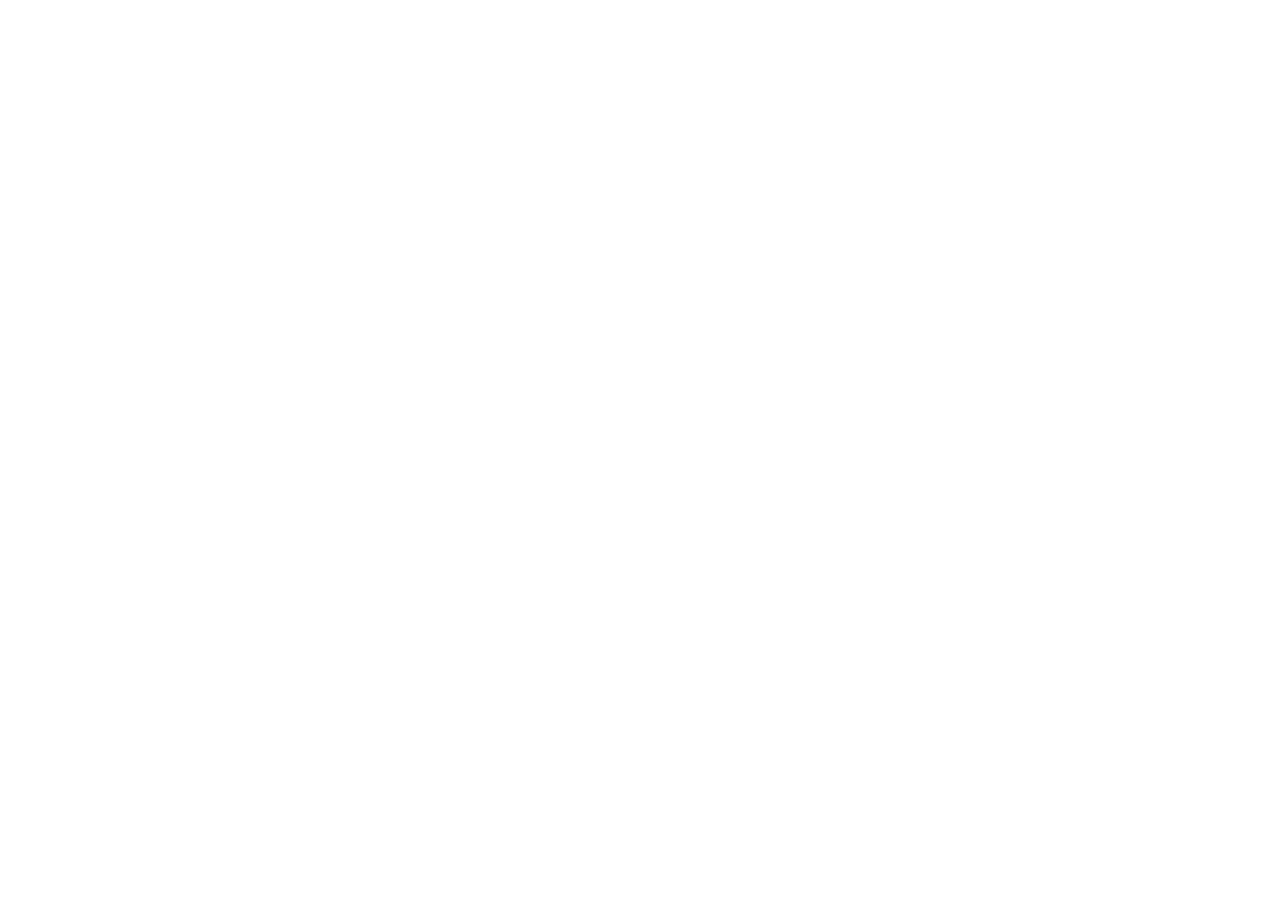
==== index.html @ 543da941 "dice images" ====
<!DOCTYPE html>
<html lang="en">
<head>
    <meta charset="UTF-8">
    <meta name="viewport" content="width=device-width, initial-scale=1.0">
    <title>Dice Game</title>
</head>
<body>
    
</body>
</html>
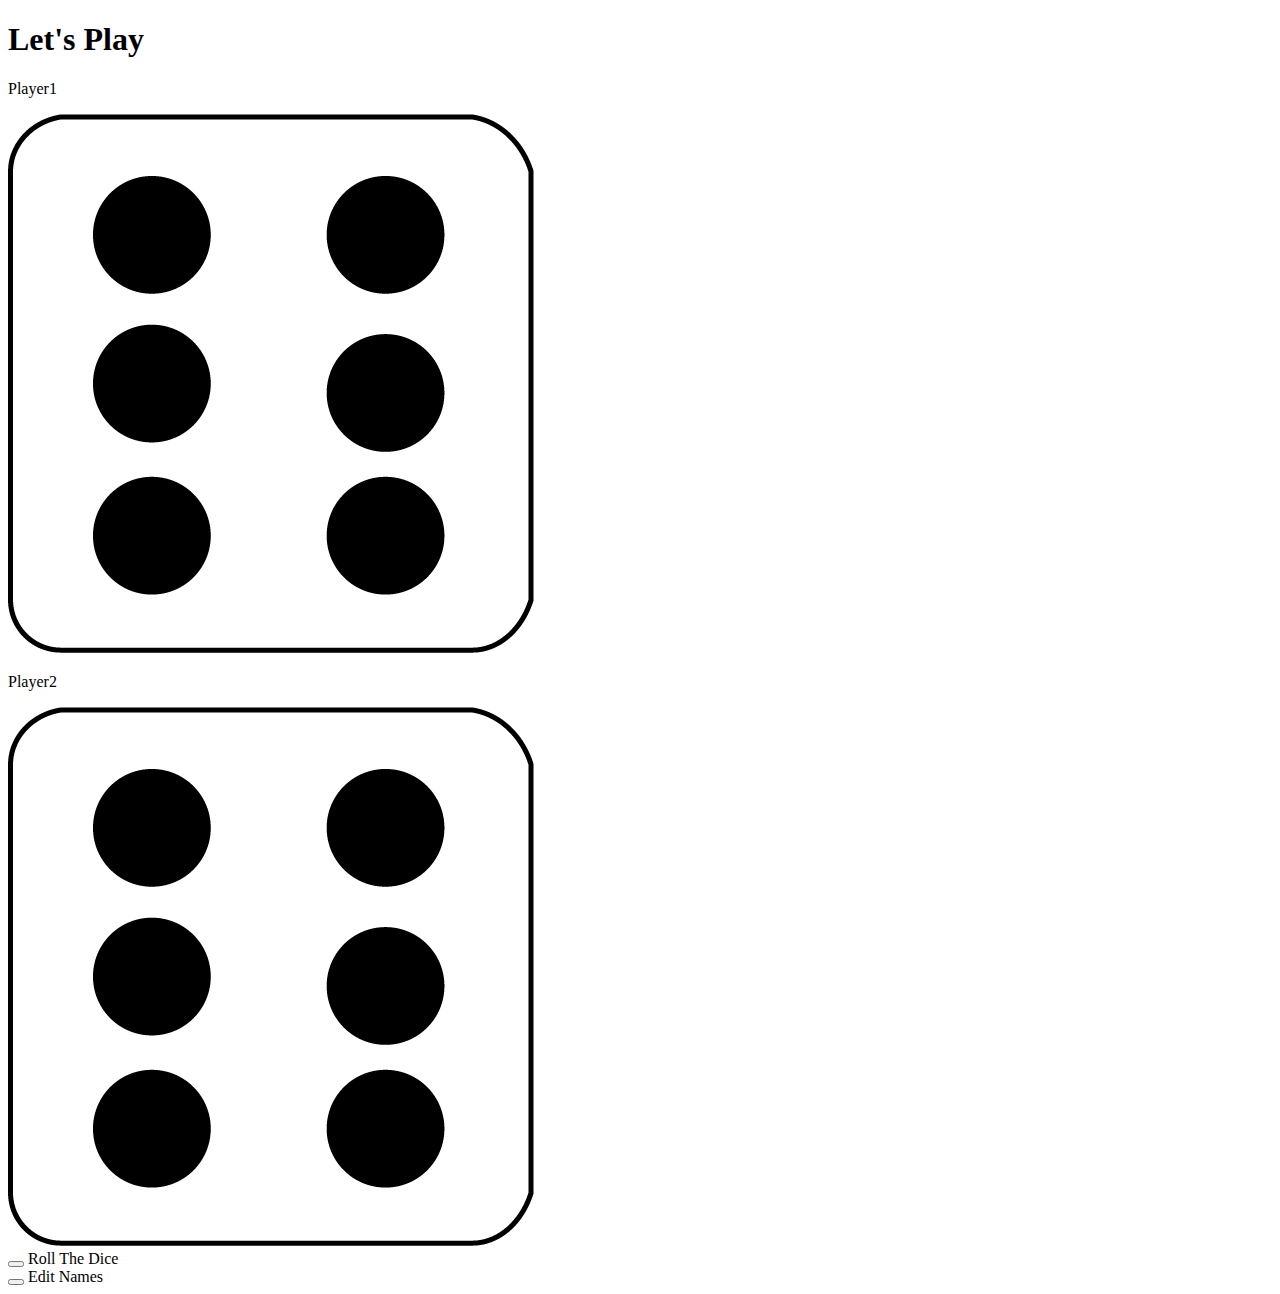
==== commit a77139bd: "dice" ====
--- a/index.html
+++ b/index.html
@@ -6,6 +6,38 @@
     <title>Dice Game</title>
 </head>
 <body>
+    <div id="container">
+        <h1>Let's Play</h1>
+
+        <div class="dice">
+        <p class="Player1">Player1</p>
+        <img src="dice-roll-6.png" alt="dic 6" class="img1">
+        
+        </div>
+        <div class="dice">
+            <p class="Player2">Player2</p>
+            <img src="dice-roll-6.png" alt="dic 6" class="img2">
+        </div>
+
+    </div>
+    <div class="container bottom">
+        <button type="button" class="btn" onclick="rollTheDice()"></button>
+        Roll The Dice
+    </div>
+    <div class="container bottom">
+        <button type="button" class="btn" onclick="editNames()"></button>
+        Edit Names
+
+    </div>
+
+    <script src="main.js"></script>
     
+
+
+
+
+
+
+
 </body>
 </html>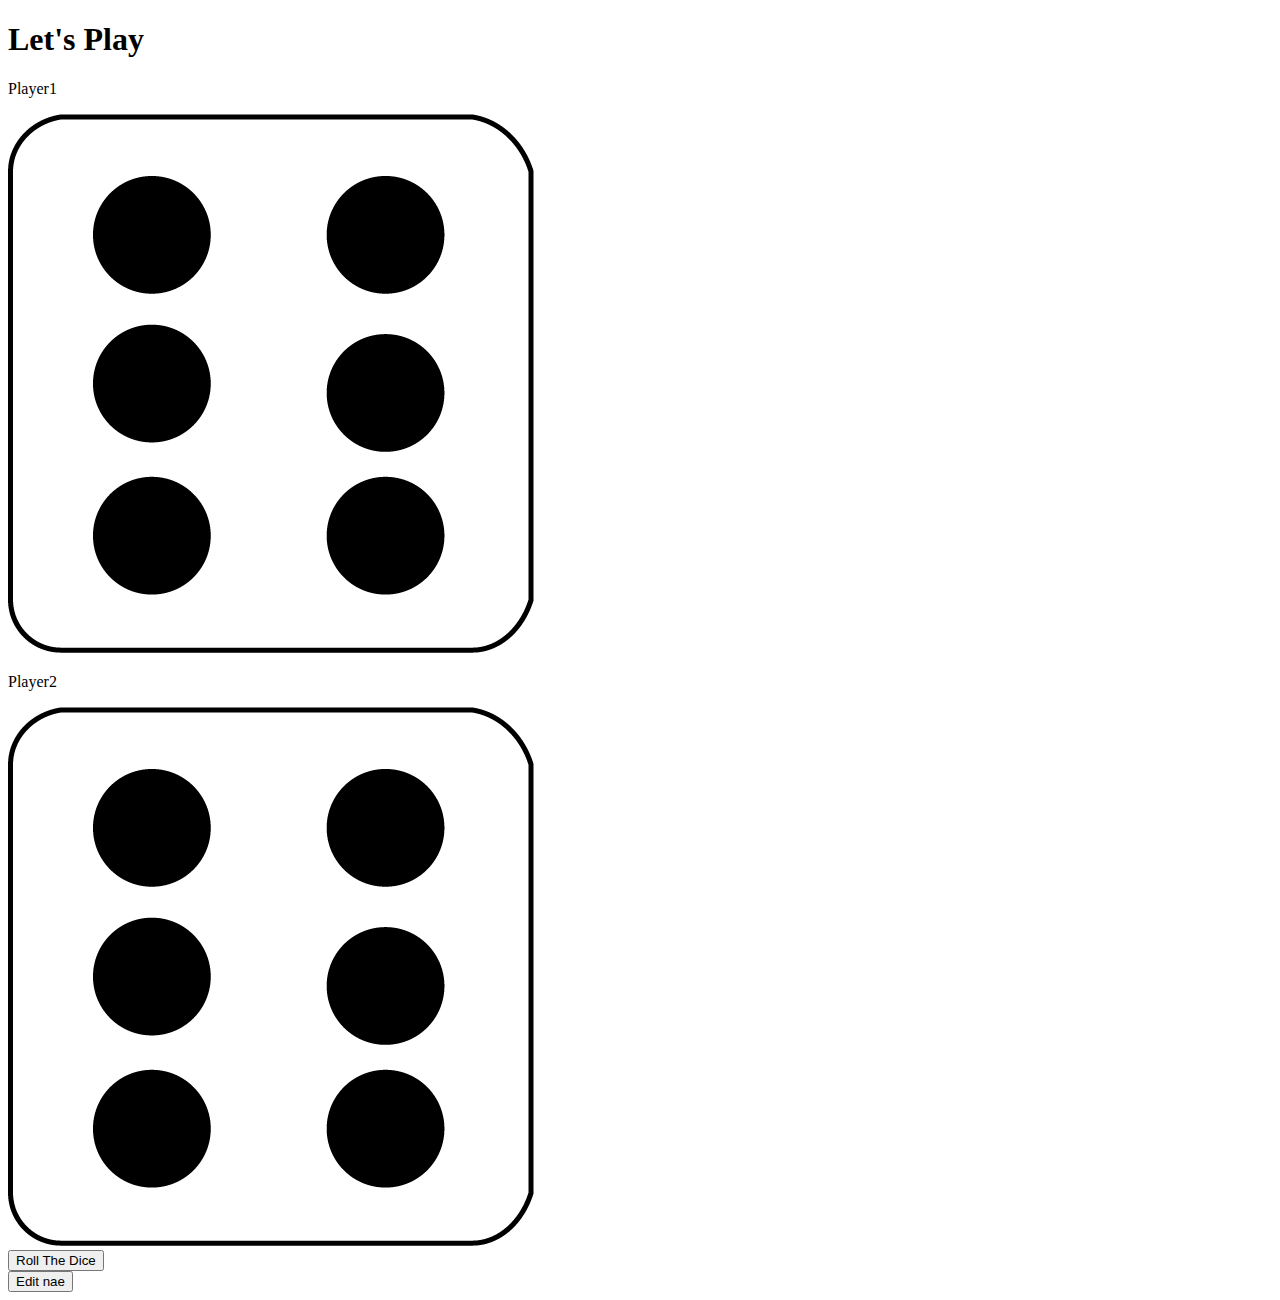
==== commit 55d27594: "styling" ====
--- a/index.html
+++ b/index.html
@@ -6,7 +6,7 @@
     <title>Dice Game</title>
 </head>
 <body>
-    <div id="container">
+    <div class="container">
         <h1>Let's Play</h1>
 
         <div class="dice">
@@ -19,15 +19,15 @@
             <img src="dice-roll-6.png" alt="dic 6" class="img2">
         </div>
 
+    
+    <div class="container bottom">
+        <button type="button" class="btn" onclick="rollTheDice()">Roll The Dice</button>
+        
     </div>
     <div class="container bottom">
-        <button type="button" class="btn" onclick="rollTheDice()"></button>
-        Roll The Dice
+        <button type="button" class="btn" onclick="editNames()">Edit nae</button>
+        
     </div>
-    <div class="container bottom">
-        <button type="button" class="btn" onclick="editNames()"></button>
-        Edit Names
-
     </div>
 
     <script src="main.js"></script>
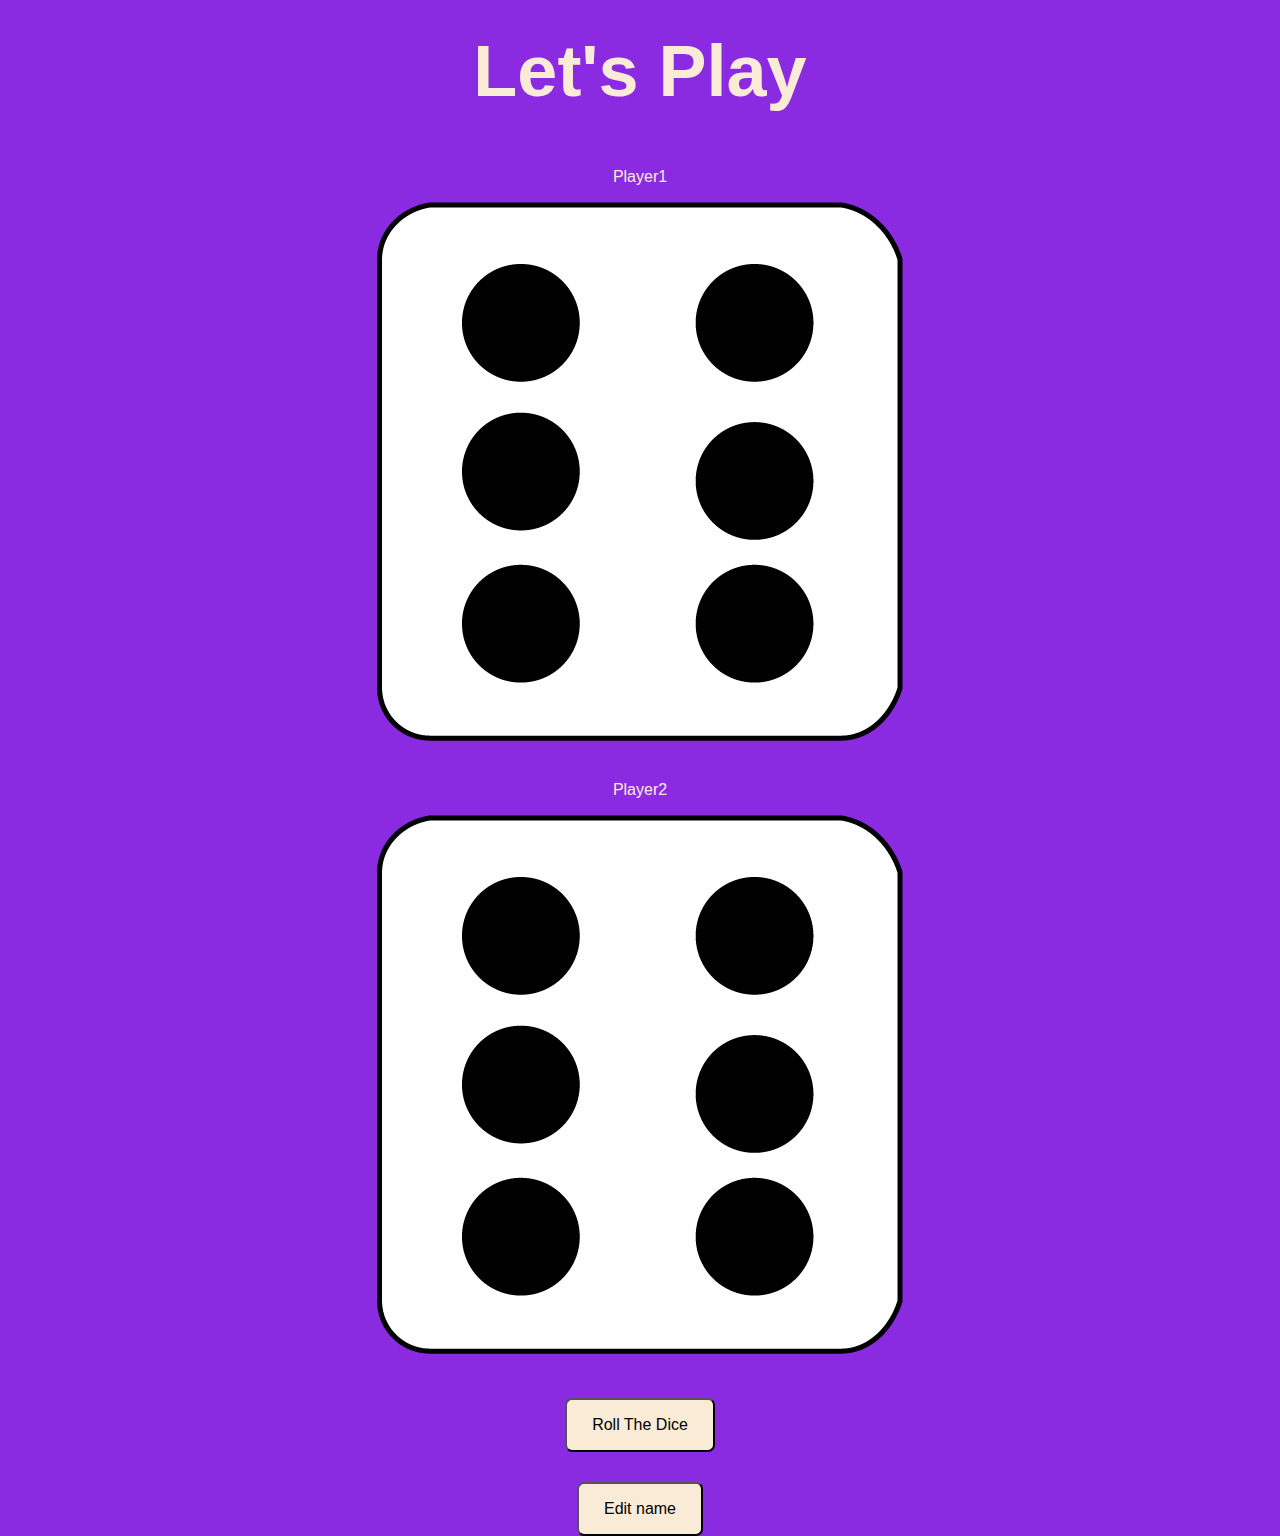
==== commit 2c8ce4b2: "updates changes" ====
--- a/index.html
+++ b/index.html
@@ -4,6 +4,7 @@
     <meta charset="UTF-8">
     <meta name="viewport" content="width=device-width, initial-scale=1.0">
     <title>Dice Game</title>
+    <link rel="stylesheet" href="style.css">
 </head>
 <body>
     <div class="container">
@@ -25,7 +26,7 @@
         
     </div>
     <div class="container bottom">
-        <button type="button" class="btn" onclick="editNames()">Edit nae</button>
+        <button type="button" class="btn" onclick="editNames()">Edit name</button>
         
     </div>
     </div>
--- a/style.css
+++ b/style.css
@@ -0,0 +1,56 @@
+.container{
+    width: 70%;
+    margin: auto;
+    text-align: center;
+}
+
+.dice{
+    text-align: center;
+    display: inline-block;
+    margin: 10px;
+}
+body {
+    background-color: blueviolet;
+    margin: 0;
+}
+
+h1 {
+    margin: 30px;
+    font-family: Verdana, Geneva, Tahoma, sans-serif, cursive;
+    font-size: 4.5rem;
+    color: antiquewhite;
+    text-align: center;
+}
+
+p {
+    font-size: medium;
+    color: antiquewhite;
+    font-family: Verdana, Geneva, Tahoma, sans-serif;
+}
+
+img {
+    width: 100%;
+}
+
+.bottom{
+    padding-top: 30px;
+}
+
+.btn {
+    background: antiquewhite;
+    font-family: Verdana, Geneva, Tahoma, sans-serif;
+    border-radius: 7px;
+    color: black;
+    font-size: medium;
+    padding: 16px 25px 16px 25px;
+    text-decoration: none;
+
+}
+
+.even-roll{
+    transition: transform 1.5s ease-out;
+}
+
+.add-roll{
+    transition: transform 1.25s ease-out;
+}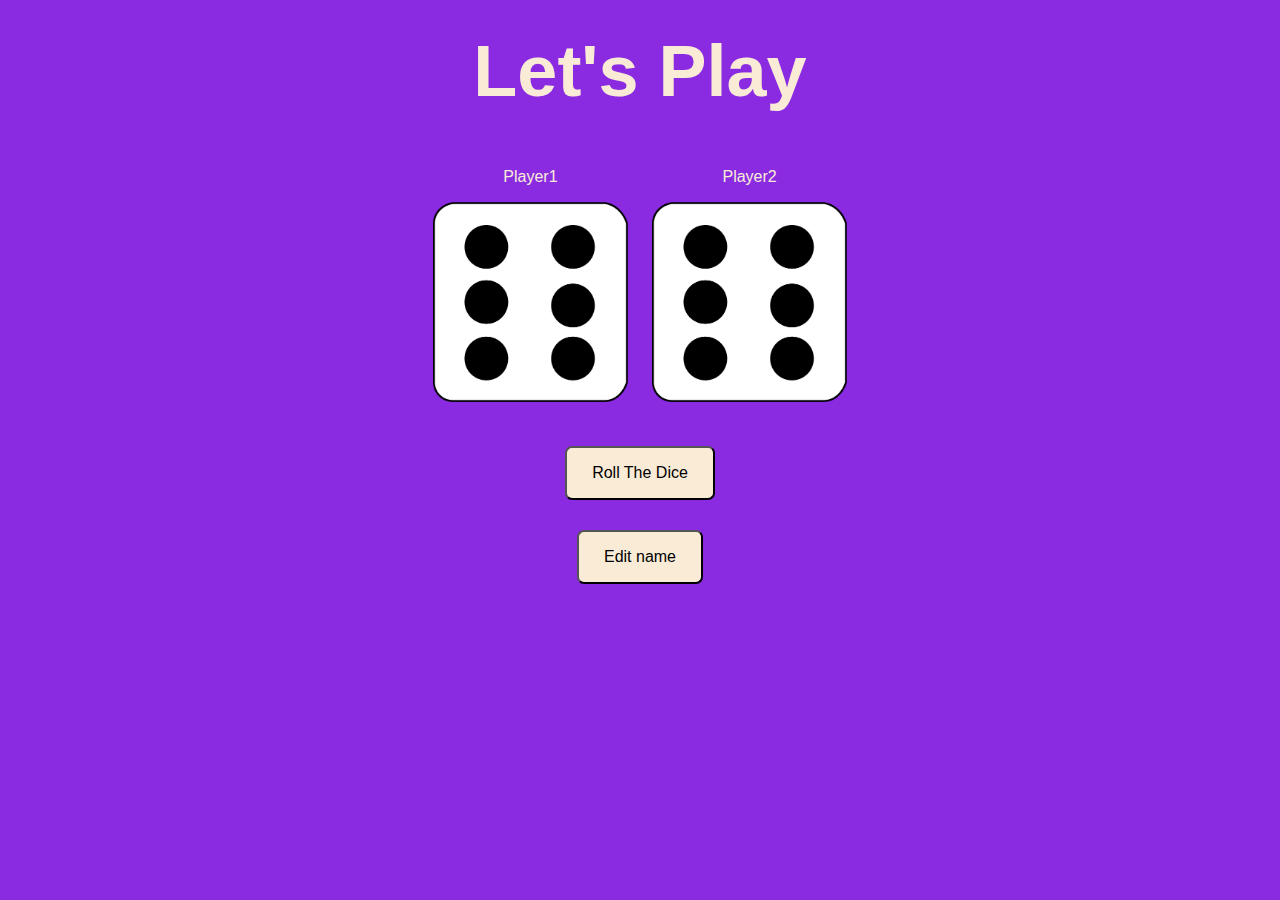
==== commit 33e90473: "updates" ====
--- a/index.html
+++ b/index.html
@@ -12,12 +12,12 @@
 
         <div class="dice">
         <p class="Player1">Player1</p>
-        <img src="dice-roll-6.png" alt="dic 6" class="img1">
+        <img src="dice6.png" width="200px" height="200px" alt="dic 6" class="img1">
         
         </div>
         <div class="dice">
             <p class="Player2">Player2</p>
-            <img src="dice-roll-6.png" alt="dic 6" class="img2">
+            <img src="dice6.png" width="200px" height="200px" alt="dic 6" class="img2">
         </div>
 
     
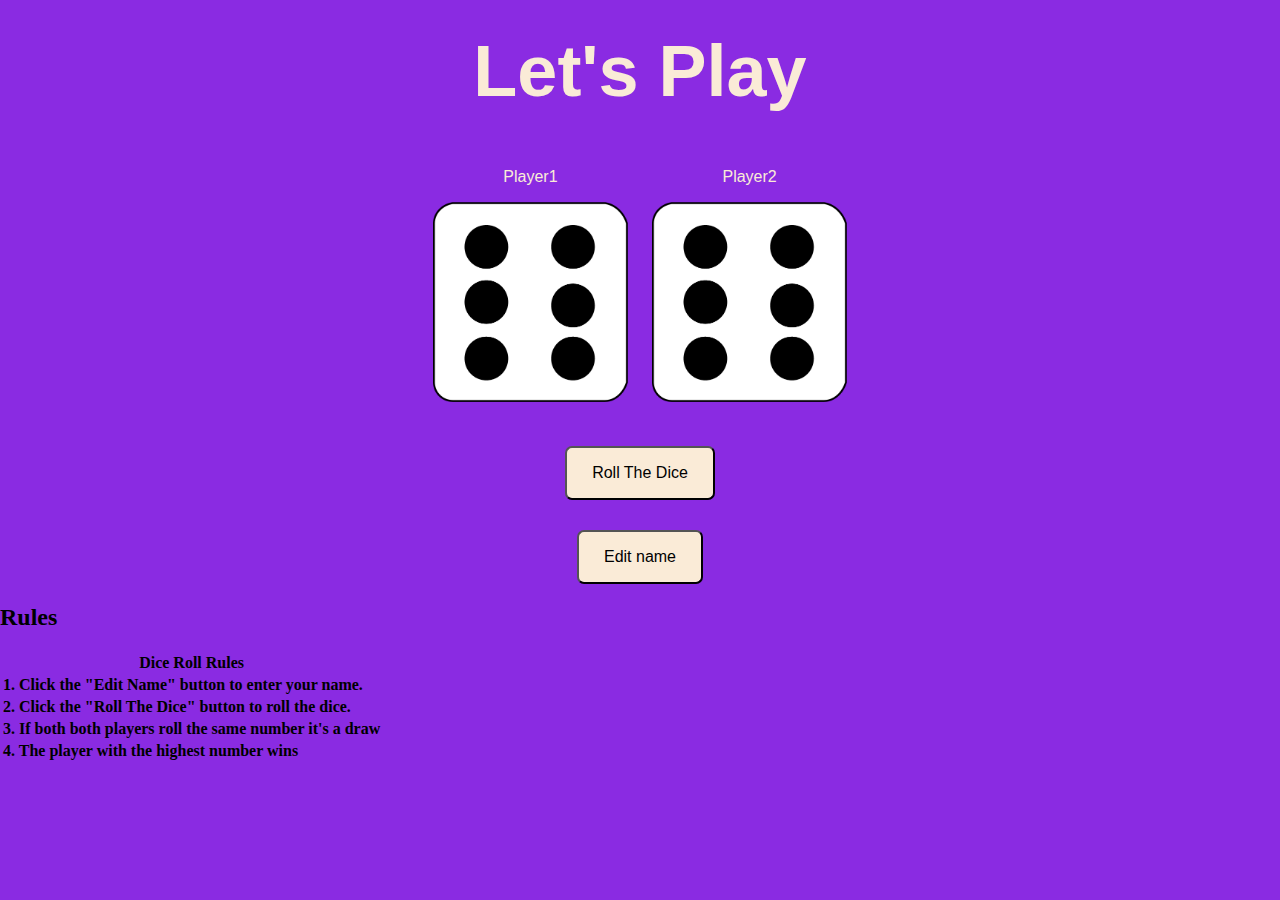
==== commit fabe0466: "rules" ====
--- a/index.html
+++ b/index.html
@@ -31,6 +31,32 @@
     </div>
     </div>
 
+    <div class="rules">
+        <h2 class="mb-3">Rules</h2>
+        <table class="table table-bordered">
+            <thead class="thead-dark">
+                <tr>
+                    <th>Dice Roll Rules</th>
+                    
+                </tr>
+            </thead>
+            <tbody>
+                <tr>
+                    <td><strong>1. Click the "Edit Name" button to enter your name.</strong></td>
+                </tr>
+                <tr>
+                    <td><strong>2. Click the "Roll The Dice" button to roll the dice.</strong></td>
+                </tr>
+                <tr>
+                    <td><strong>3. If both both players roll the same number it's a draw</strong></td>
+                </tr>
+                <tr>
+                    <td><strong>4. The player with the highest number wins</strong></td>
+                </tr>
+            </tbody>
+        </table>
+    </div>
+
     <script src="main.js"></script>
     
 
